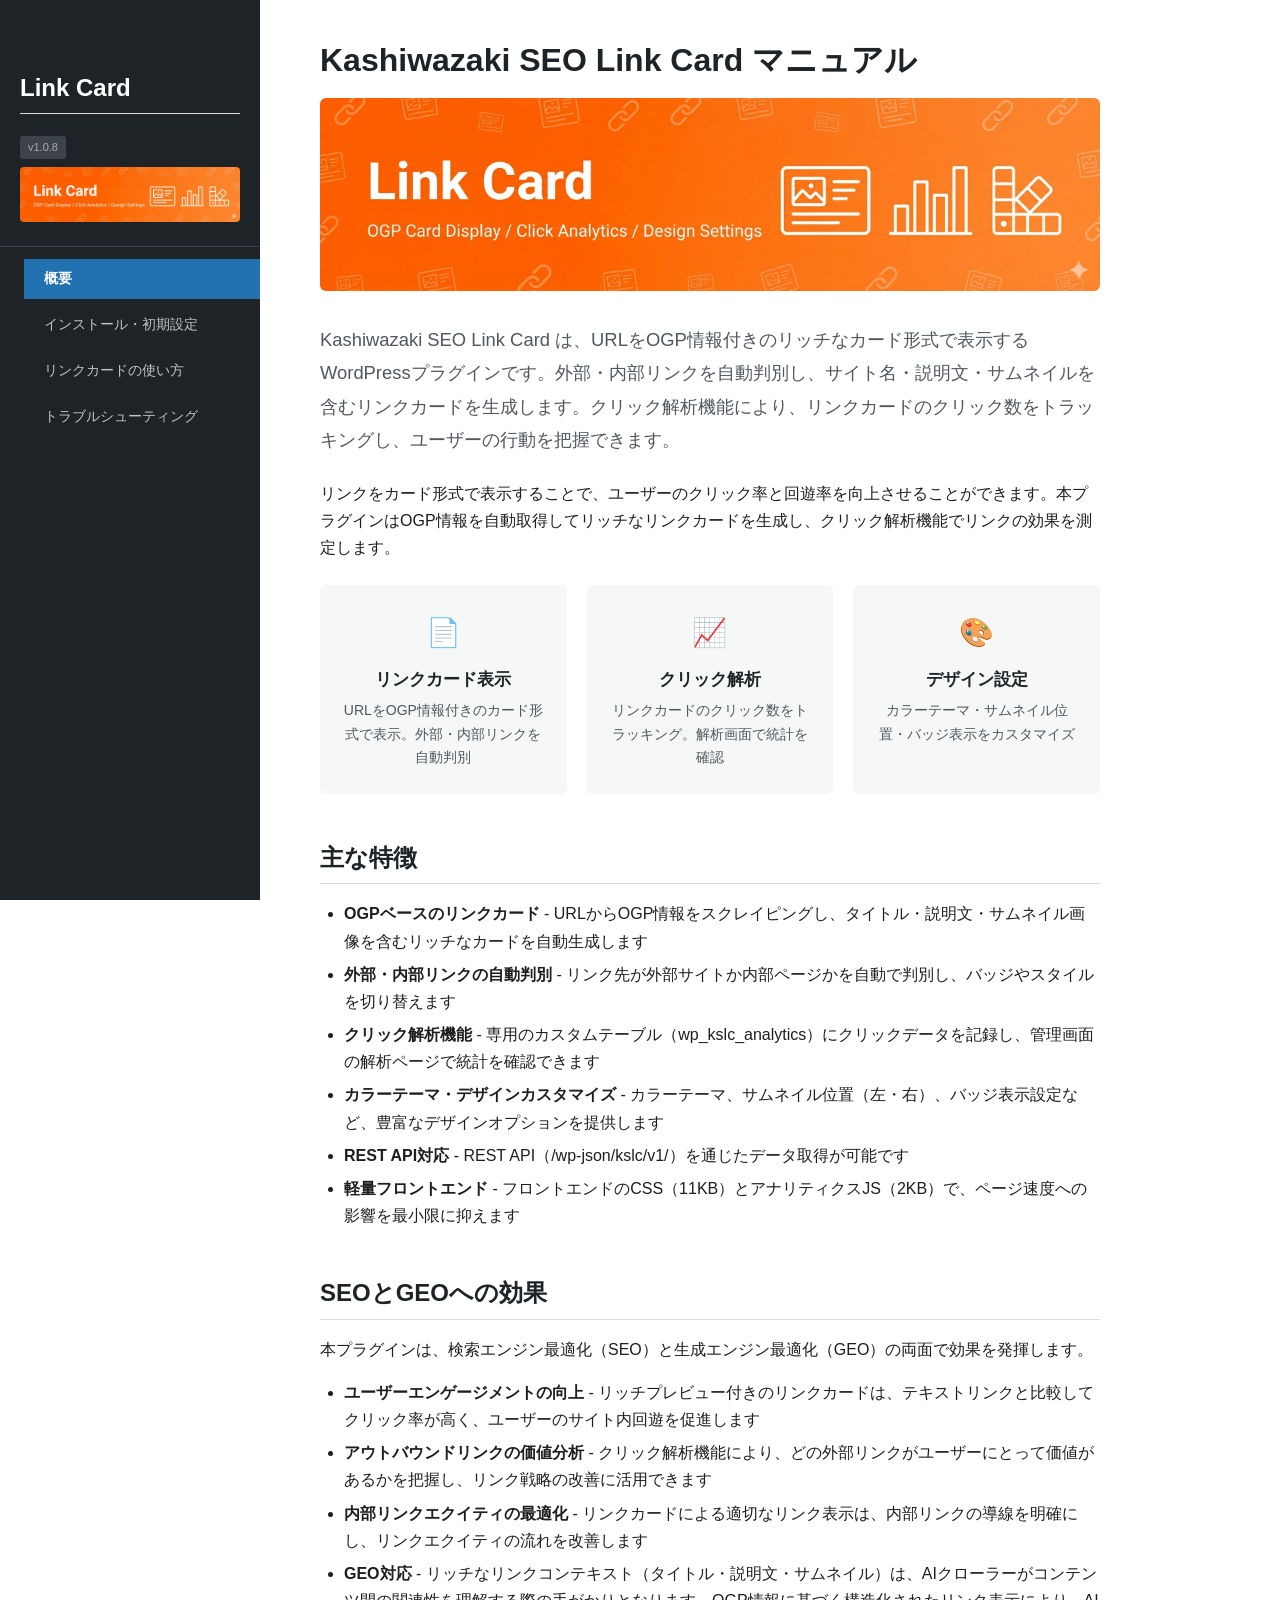
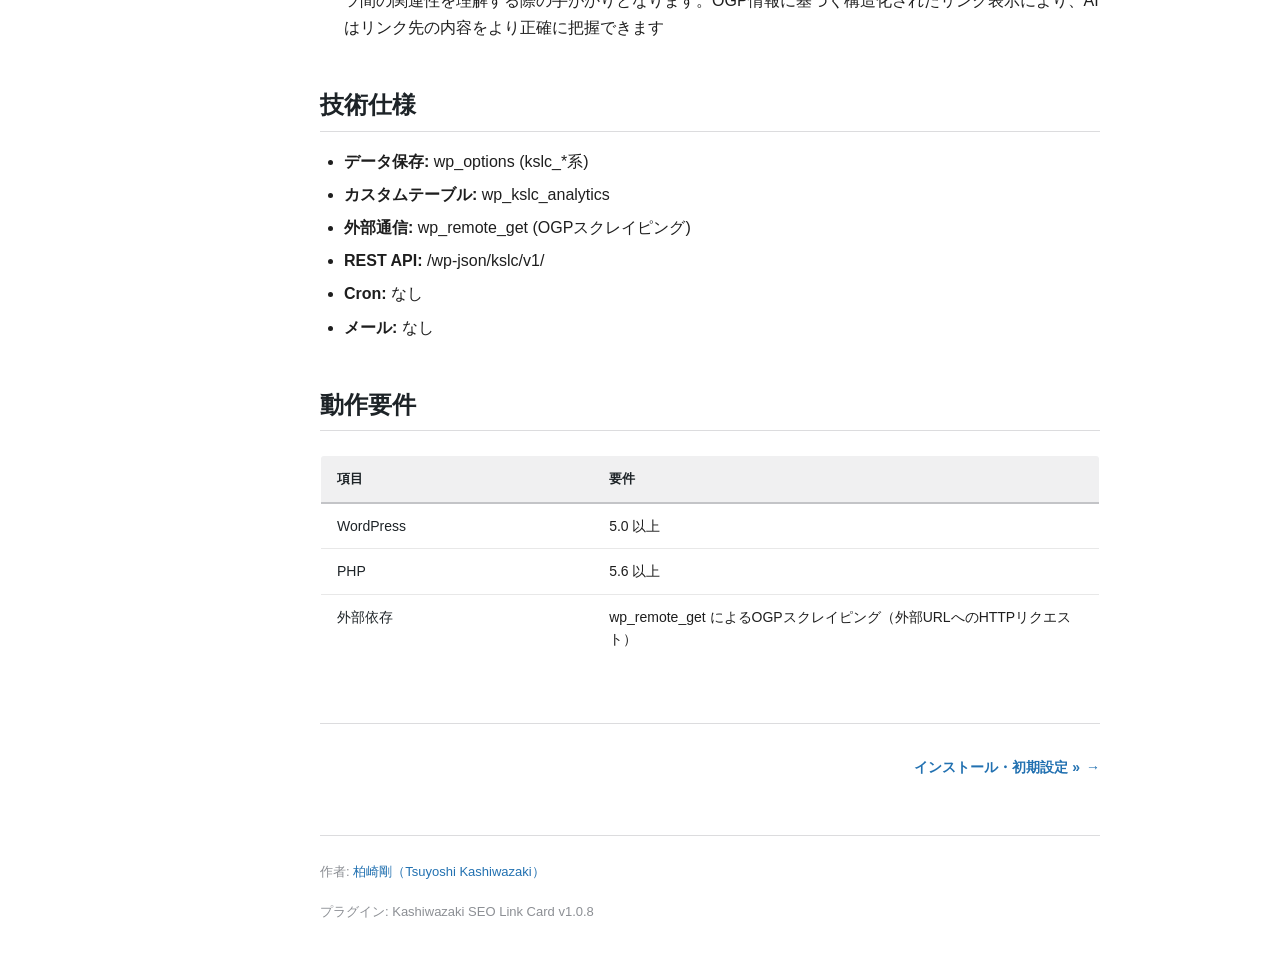
==== docs/index.html @ 30baf47b "Add HTML manual under docs/ Co-Authored-By: Claude Opus 4.6 (1M context) <noreply@anthropic.com>" ====
<!DOCTYPE html>
<html lang="ja">
<head>
<meta charset="UTF-8">
<meta name="viewport" content="width=device-width, initial-scale=1.0">
<title>概要 - Kashiwazaki SEO Link Card マニュアル</title>
<link rel="stylesheet" href="css/style.css?v=1">
</head>
<body>

<button class="hamburger-btn" aria-label="Menu" aria-expanded="false">&#9776;</button>

<nav class="sidebar">
<div class="sidebar-header"><h2 style="color:#fff;">Link Card</h2><span class="version">v1.0.8</span><img src="images/main-visual.png" alt="" style="width:100%;border-radius:4px;margin-top:8px;"></div>
<ul><li><a href="index.html">概要</a></li><li><a href="setup.html">インストール・初期設定</a></li><li><a href="link-card-usage.html">リンクカードの使い方</a></li><li><a href="troubleshooting.html">トラブルシューティング</a></li></ul>
</nav>

<main class="content">

<h1>Kashiwazaki SEO Link Card マニュアル</h1>

<img src="images/main-visual.png" alt="Kashiwazaki SEO Link Card メインビジュアル" style="width:100%;border-radius:6px;margin-bottom:24px;">

<p class="lead">Kashiwazaki SEO Link Card は、URLをOGP情報付きのリッチなカード形式で表示するWordPressプラグインです。外部・内部リンクを自動判別し、サイト名・説明文・サムネイルを含むリンクカードを生成します。クリック解析機能により、リンクカードのクリック数をトラッキングし、ユーザーの行動を把握できます。</p>

<p>リンクをカード形式で表示することで、ユーザーのクリック率と回遊率を向上させることができます。本プラグインはOGP情報を自動取得してリッチなリンクカードを生成し、クリック解析機能でリンクの効果を測定します。</p>

<div class="feature-cards">
<div class="feature-card">
<span class="icon">&#128196;</span>
<h4>リンクカード表示</h4>
<p>URLをOGP情報付きのカード形式で表示。外部・内部リンクを自動判別</p>
</div>
<div class="feature-card">
<span class="icon">&#128200;</span>
<h4>クリック解析</h4>
<p>リンクカードのクリック数をトラッキング。解析画面で統計を確認</p>
</div>
<div class="feature-card">
<span class="icon">&#127912;</span>
<h4>デザイン設定</h4>
<p>カラーテーマ・サムネイル位置・バッジ表示をカスタマイズ</p>
</div>
</div>

<h2>主な特徴</h2>

<ul>
<li><strong>OGPベースのリンクカード</strong> - URLからOGP情報をスクレイピングし、タイトル・説明文・サムネイル画像を含むリッチなカードを自動生成します</li>
<li><strong>外部・内部リンクの自動判別</strong> - リンク先が外部サイトか内部ページかを自動で判別し、バッジやスタイルを切り替えます</li>
<li><strong>クリック解析機能</strong> - 専用のカスタムテーブル（wp_kslc_analytics）にクリックデータを記録し、管理画面の解析ページで統計を確認できます</li>
<li><strong>カラーテーマ・デザインカスタマイズ</strong> - カラーテーマ、サムネイル位置（左・右）、バッジ表示設定など、豊富なデザインオプションを提供します</li>
<li><strong>REST API対応</strong> - REST API（/wp-json/kslc/v1/）を通じたデータ取得が可能です</li>
<li><strong>軽量フロントエンド</strong> - フロントエンドのCSS（11KB）とアナリティクスJS（2KB）で、ページ速度への影響を最小限に抑えます</li>
</ul>

<h2>SEOとGEOへの効果</h2>

<p>本プラグインは、検索エンジン最適化（SEO）と生成エンジン最適化（GEO）の両面で効果を発揮します。</p>

<ul>
<li><strong>ユーザーエンゲージメントの向上</strong> - リッチプレビュー付きのリンクカードは、テキストリンクと比較してクリック率が高く、ユーザーのサイト内回遊を促進します</li>
<li><strong>アウトバウンドリンクの価値分析</strong> - クリック解析機能により、どの外部リンクがユーザーにとって価値があるかを把握し、リンク戦略の改善に活用できます</li>
<li><strong>内部リンクエクイティの最適化</strong> - リンクカードによる適切なリンク表示は、内部リンクの導線を明確にし、リンクエクイティの流れを改善します</li>
<li><strong>GEO対応</strong> - リッチなリンクコンテキスト（タイトル・説明文・サムネイル）は、AIクローラーがコンテンツ間の関連性を理解する際の手がかりとなります。OGP情報に基づく構造化されたリンク表示により、AIはリンク先の内容をより正確に把握できます</li>
</ul>

<h2>技術仕様</h2>

<ul>
<li><strong>データ保存:</strong> wp_options (kslc_*系)</li>
<li><strong>カスタムテーブル:</strong> wp_kslc_analytics</li>
<li><strong>外部通信:</strong> wp_remote_get (OGPスクレイピング)</li>
<li><strong>REST API:</strong> /wp-json/kslc/v1/</li>
<li><strong>Cron:</strong> なし</li>
<li><strong>メール:</strong> なし</li>
</ul>

<h2>動作要件</h2>

<table>
<thead>
<tr><th style="width:35%;">項目</th><th>要件</th></tr>
</thead>
<tbody>
<tr><td>WordPress</td><td>5.0 以上</td></tr>
<tr><td>PHP</td><td>5.6 以上</td></tr>
<tr><td>外部依存</td><td>wp_remote_get によるOGPスクレイピング（外部URLへのHTTPリクエスト）</td></tr>
</tbody>
</table>

<nav class="page-nav">
<span></span>
<a href="setup.html" class="next">インストール・初期設定 &raquo;</a>
</nav>

<footer class="manual-footer"><p>作者: <a href="https://www.tsuyoshikashiwazaki.jp/profile/" target="_blank" rel="noopener">柏崎剛（Tsuyoshi Kashiwazaki）</a></p><p>プラグイン: Kashiwazaki SEO Link Card v1.0.8</p></footer>

</main>

<div class="lightbox"></div>
<script src="js/manual.js?v=1"></script>
</body>
</html>
---- docs/css/style.css ----
/* ========================================
   WordPress Plugin Manual - Common Stylesheet
   ======================================== */

/* ========================================
   1. Base / Reset
   ======================================== */

*,
*::before,
*::after {
    margin: 0;
    padding: 0;
    box-sizing: border-box;
}

html {
    font-size: 16px;
    scroll-behavior: smooth;
}

body {
    font-family: -apple-system, BlinkMacSystemFont, "Segoe UI", Roboto, Oxygen,
        Ubuntu, Cantarell, "Fira Sans", "Droid Sans", "Helvetica Neue", Arial,
        sans-serif;
    color: #1e1e1e;
    background: #fff;
    line-height: 1.7;
}

img {
    max-width: 100%;
    height: auto;
}

a {
    color: #2271b1;
    text-decoration: none;
}

a:hover {
    color: #135e96;
    text-decoration: underline;
}

/* ========================================
   2. Sidebar
   ======================================== */

.sidebar {
    position: fixed;
    top: 0;
    left: 0;
    width: 260px;
    height: 100vh;
    background: #1d2327;
    color: #fff;
    overflow-y: auto;
    z-index: 100;
    padding-bottom: 40px;
}

.sidebar-header {
    padding: 24px 20px 16px;
    border-bottom: 1px solid #3c434a;
}

.sidebar-header h1 {
    font-size: 15px;
    font-weight: 600;
    line-height: 1.4;
    color: #fff;
}

.sidebar-header .version {
    display: inline-block;
    margin-top: 6px;
    font-size: 11px;
    color: #a7aaad;
    background: #3c434a;
    padding: 2px 8px;
    border-radius: 3px;
}

.sidebar ul {
    list-style: none;
    padding: 12px 0;
}

.sidebar ul li a {
    display: block;
    padding: 8px 20px;
    color: #c3c4c7;
    font-size: 14px;
    transition: background 0.15s, color 0.15s;
}

.sidebar ul li a:hover {
    background: #2c3338;
    color: #fff;
    text-decoration: none;
}

.sidebar ul li.active a {
    background: #2271b1;
    color: #fff;
    font-weight: 600;
}

.sidebar ul li.section-label {
    padding: 18px 20px 4px;
    font-size: 11px;
    font-weight: 700;
    text-transform: uppercase;
    letter-spacing: 0.06em;
    color: #8c8f94;
}

/* ========================================
   3. Main Content
   ======================================== */

.content {
    margin-left: 260px;
    max-width: 900px;
    padding: 40px 60px;
}

/* ========================================
   4. Typography
   ======================================== */

h1, h2, h3, h4, h5, h6 {
    color: #1d2327;
    font-weight: 600;
    line-height: 1.3;
}

h1 {
    font-size: 2rem;
    margin-bottom: 16px;
}

h2 {
    font-size: 1.5rem;
    margin-top: 48px;
    margin-bottom: 16px;
    padding-bottom: 10px;
    border-bottom: 1px solid #dcdcde;
}

h3 {
    font-size: 1.2rem;
    margin-top: 32px;
    margin-bottom: 12px;
}

h4 {
    font-size: 1.05rem;
    margin-top: 24px;
    margin-bottom: 8px;
}

p {
    margin-bottom: 16px;
}

.lead {
    font-size: 1.15rem;
    color: #50575e;
    line-height: 1.8;
    margin-bottom: 24px;
}

/* ========================================
   5. Steps
   ======================================== */

.step {
    display: flex;
    gap: 16px;
    margin-bottom: 24px;
    align-items: flex-start;
}

.step-number {
    flex-shrink: 0;
    width: 36px;
    height: 36px;
    background: #2271b1;
    color: #fff;
    border-radius: 50%;
    display: flex;
    align-items: center;
    justify-content: center;
    font-size: 16px;
    font-weight: 700;
    line-height: 1;
}

.step-content {
    flex: 1;
    padding-top: 4px;
}

.step-content p:last-child {
    margin-bottom: 0;
}

/* ========================================
   6. Callout Boxes
   ======================================== */

.callout {
    padding: 16px 20px;
    margin: 24px 0;
    border-left: 4px solid;
    border-radius: 0 4px 4px 0;
}

.callout-title {
    font-weight: 700;
    margin-bottom: 6px;
}

.callout p:last-child {
    margin-bottom: 0;
}

.callout-tip {
    border-left-color: #46b450;
    background: #f0f9f1;
}

.callout-tip .callout-title {
    color: #2e7d32;
}

.callout-warning {
    border-left-color: #ffb900;
    background: #fef8e7;
}

.callout-warning .callout-title {
    color: #8b6914;
}

.callout-note {
    border-left-color: #2271b1;
    background: #edf5fa;
}

.callout-note .callout-title {
    color: #2271b1;
}

/* ========================================
   7. Screenshots
   ======================================== */

.screenshot {
    margin: 24px 0;
    text-align: center;
}

.screenshot img {
    max-width: 100%;
    border: 1px solid #dcdcde;
    border-radius: 6px;
    cursor: zoom-in;
}

.screenshot figcaption,
.screenshot .caption {
    font-size: 13px;
    color: #646970;
    margin-top: 8px;
    font-style: italic;
}

/* ========================================
   8. Infographic Images
   ======================================== */

.infographic {
    margin: 32px 0;
    text-align: center;
}

.infographic img {
    max-width: 100%;
    display: inline-block;
}

.infographic figcaption,
.infographic .caption {
    font-size: 13px;
    color: #646970;
    margin-top: 8px;
}

/* ========================================
   9. Feature Cards
   ======================================== */

.feature-cards {
    display: grid;
    grid-template-columns: repeat(3, 1fr);
    gap: 20px;
    margin: 24px 0;
}

.feature-card {
    background: #f6f7f7;
    border-radius: 6px;
    padding: 24px 20px;
    text-align: center;
}

.feature-card h4 {
    margin-top: 0;
    margin-bottom: 8px;
}

.feature-card p {
    font-size: 14px;
    color: #50575e;
    margin-bottom: 0;
}

.feature-card .icon {
    font-size: 28px;
    margin-bottom: 12px;
    display: block;
}

/* ========================================
   10. Tables (widefat style)
   ======================================== */

table,
table.widefat {
    width: 100%;
    border-collapse: collapse;
    margin: 24px 0;
    font-size: 14px;
    border: 1px solid #dcdcde;
    border-radius: 4px;
    overflow: hidden;
}

table thead th,
table.widefat thead th {
    background: #f0f0f1;
    text-align: left;
    padding: 12px 16px;
    font-weight: 600;
    font-size: 13px;
    color: #1d2327;
    border-bottom: 2px solid #c3c4c7;
    letter-spacing: 0.02em;
}

table tbody td,
table.widefat tbody td {
    padding: 11px 16px;
    border-bottom: 1px solid #e8e8e8;
    vertical-align: top;
    line-height: 1.6;
}

table tbody tr:hover,
table.widefat tbody tr:hover {
    background: #f6f7f7;
}

table tbody tr:last-child td,
table.widefat tbody tr:last-child td {
    border-bottom: none;
}

table tbody td:first-child {
    font-weight: 500;
    color: #1d2327;
}

/* ========================================
   11. HTTP Status Color Coding
   ======================================== */

.http-2xx {
    color: #00a32a;
    font-weight: 600;
}

.http-3xx {
    color: #2271b1;
    font-weight: 600;
}

.http-4xx {
    color: #dba617;
    font-weight: 600;
}

.http-5xx {
    color: #d63638;
    font-weight: 600;
}

/* ========================================
   12. Status Badges
   ======================================== */

.status-badge {
    display: inline-block;
    padding: 2px 10px;
    border-radius: 12px;
    font-size: 12px;
    font-weight: 600;
    line-height: 1.6;
    white-space: nowrap;
}

.status-ok {
    background: #edfaef;
    color: #00a32a;
}

.status-warning {
    background: #fef8e7;
    color: #996800;
}

.status-error {
    background: #fcf0f1;
    color: #d63638;
}

/* ========================================
   13. Lightbox Overlay
   ======================================== */

.lightbox {
    display: none;
    position: fixed;
    inset: 0;
    z-index: 9999;
    background: rgba(0, 0, 0, 0.85);
    align-items: center;
    justify-content: center;
    cursor: zoom-out;
}

.lightbox.active {
    display: flex;
}

.lightbox img {
    max-width: 90vw;
    max-height: 90vh;
    border-radius: 4px;
    box-shadow: 0 4px 30px rgba(0, 0, 0, 0.4);
}

.lightbox-close {
    position: absolute;
    top: 20px;
    right: 28px;
    background: none;
    border: none;
    color: #fff;
    font-size: 36px;
    cursor: pointer;
    line-height: 1;
    opacity: 0.8;
    transition: opacity 0.15s;
}

.lightbox-close:hover {
    opacity: 1;
}

/* ========================================
   14. Page Navigation
   ======================================== */

.page-nav {
    display: flex;
    justify-content: space-between;
    margin-top: 60px;
    padding-top: 24px;
    border-top: 1px solid #dcdcde;
}

.page-nav a {
    display: inline-flex;
    align-items: center;
    gap: 6px;
    font-size: 14px;
    font-weight: 600;
    color: #2271b1;
    padding: 8px 0;
}

.page-nav a:hover {
    color: #135e96;
    text-decoration: none;
}

.page-nav .prev::before {
    content: "\2190";
}

.page-nav .next::after {
    content: "\2192";
}

/* ========================================
   15. Manual Footer
   ======================================== */

.manual-footer {
    margin-top: 48px;
    padding: 24px 0 0;
    border-top: 1px solid #dcdcde;
    font-size: 13px;
    color: #8c8f94;
    line-height: 1.8;
}

.manual-footer a {
    color: #2271b1;
}

.manual-footer a:hover {
    color: #135e96;
}

/* ========================================
   16. Code Blocks
   ======================================== */

code {
    background: #f0f0f1;
    padding: 2px 6px;
    border-radius: 3px;
    font-size: 13px;
    font-family: Menlo, Consolas, "DejaVu Sans Mono", monospace;
    color: #1d2327;
}

pre {
    background: #2c3338;
    color: #e4e6e8;
    padding: 20px 24px;
    border-radius: 6px;
    overflow-x: auto;
    margin: 24px 0;
    font-size: 13px;
    line-height: 1.6;
}

pre code {
    background: none;
    padding: 0;
    border-radius: 0;
    color: inherit;
    font-size: inherit;
}

/* ========================================
   17. Lists
   ======================================== */

ul, ol {
    margin: 0 0 16px 24px;
}

li {
    margin-bottom: 6px;
}

/* ========================================
   18. Hamburger Menu Button
   ======================================== */

.hamburger-btn {
    display: none;
    position: fixed;
    top: 12px;
    left: 12px;
    z-index: 200;
    background: #1d2327;
    border: none;
    color: #fff;
    width: 40px;
    height: 40px;
    border-radius: 4px;
    cursor: pointer;
    font-size: 22px;
    align-items: center;
    justify-content: center;
    line-height: 1;
}

/* ========================================
   19. Responsive (max-width: 768px)
   ======================================== */

@media (max-width: 768px) {
    .sidebar {
        transform: translateX(-100%);
        transition: transform 0.25s ease;
    }

    .sidebar.open {
        transform: translateX(0);
    }

    .content {
        margin-left: 0;
        padding: 60px 20px 40px;
    }

    .hamburger-btn {
        display: flex;
    }

    .feature-cards {
        grid-template-columns: 1fr;
    }

    .page-nav {
        flex-direction: column;
        gap: 12px;
    }

    table.widefat {
        font-size: 13px;
    }

    table.widefat thead th,
    table.widefat tbody td {
        padding: 8px 10px;
    }

    h1 {
        font-size: 1.6rem;
    }

    h2 {
        font-size: 1.3rem;
    }
}
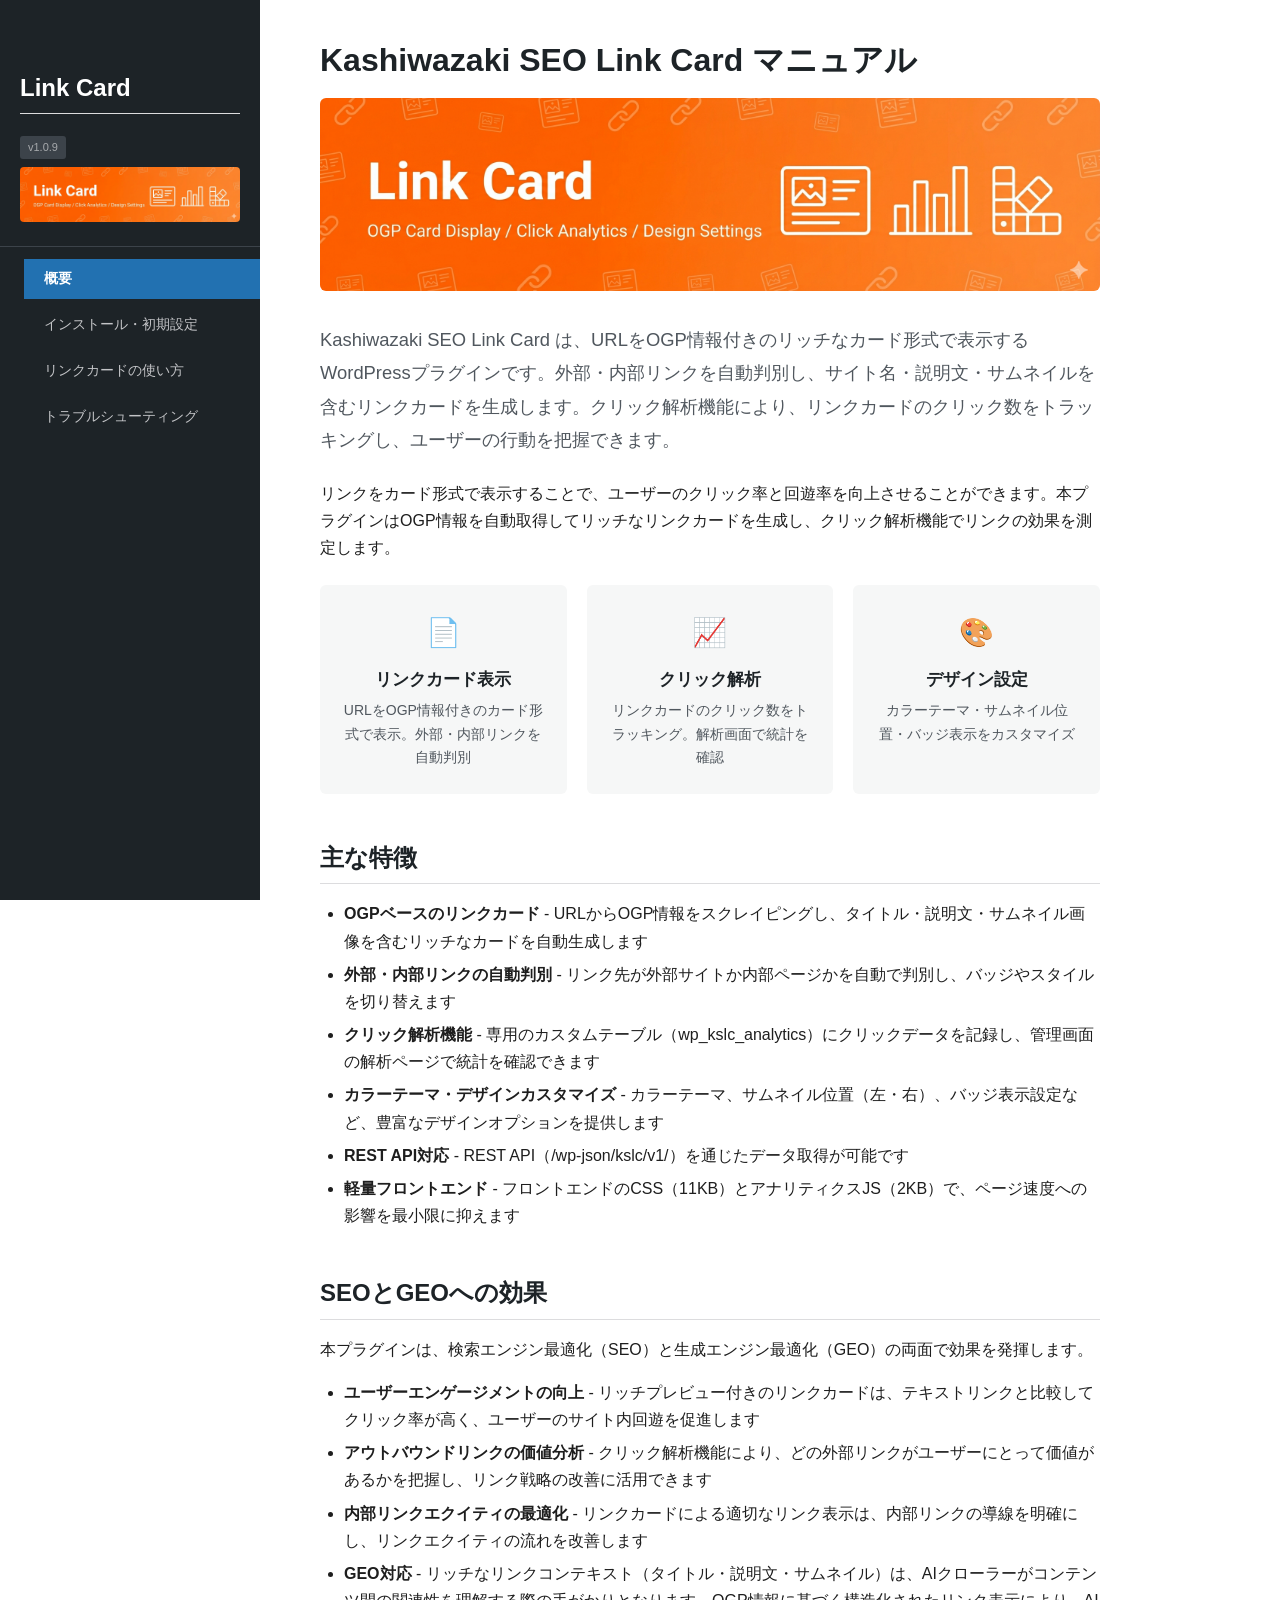
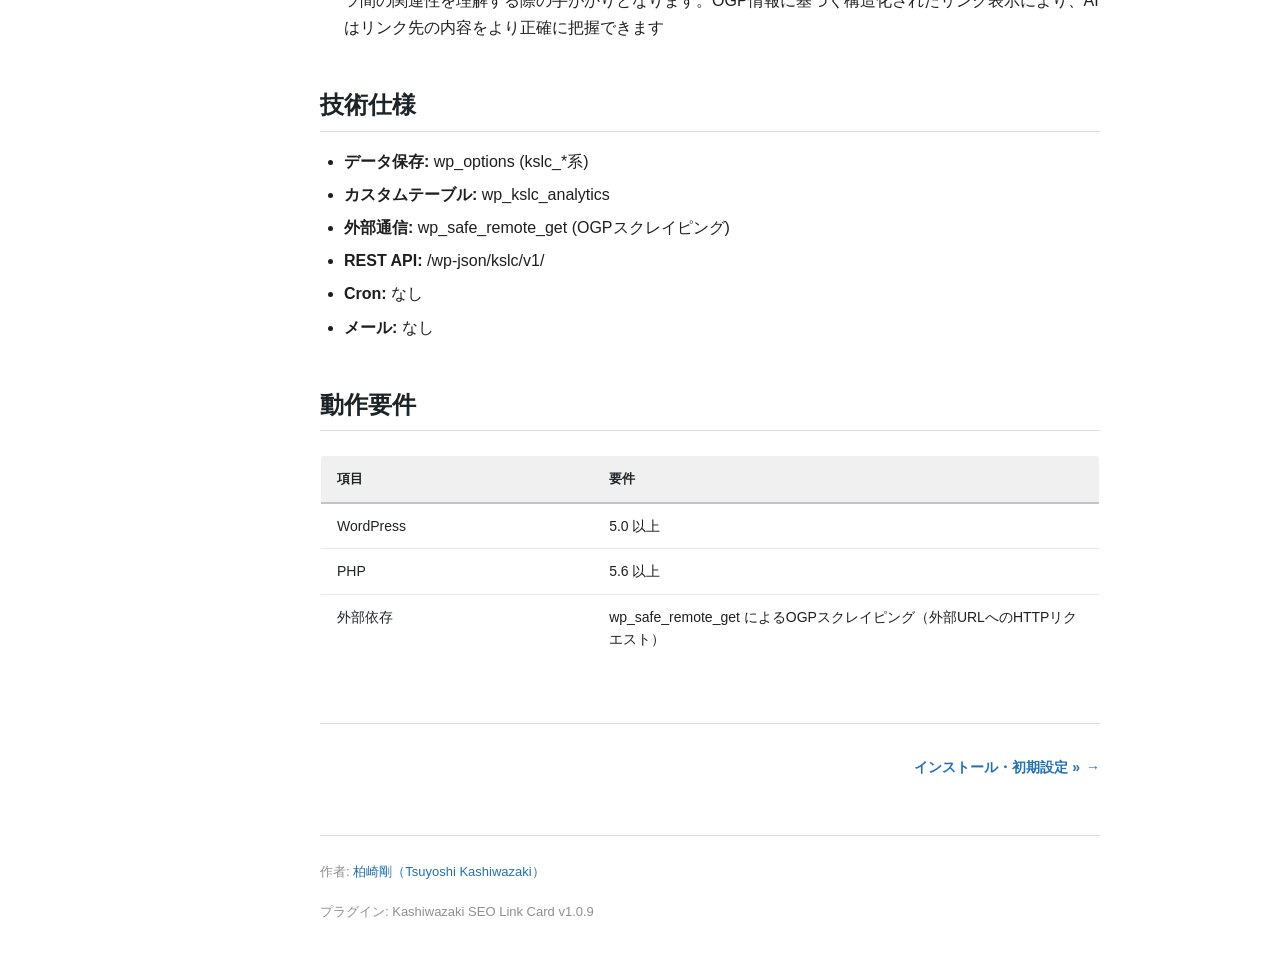
==== commit 2df71903: "Update to v1.0.9 - Fix relative image URL resolution (RFC 3986): directory-style base URLs and short" ====
--- a/docs/index.html
+++ b/docs/index.html
@@ -11,7 +11,7 @@
 <button class="hamburger-btn" aria-label="Menu" aria-expanded="false">&#9776;</button>
 
 <nav class="sidebar">
-<div class="sidebar-header"><h2 style="color:#fff;">Link Card</h2><span class="version">v1.0.8</span><img src="images/main-visual.png" alt="" style="width:100%;border-radius:4px;margin-top:8px;"></div>
+<div class="sidebar-header"><h2 style="color:#fff;">Link Card</h2><span class="version">v1.0.9</span><img src="images/main-visual.png" alt="" style="width:100%;border-radius:4px;margin-top:8px;"></div>
 <ul><li><a href="index.html">概要</a></li><li><a href="setup.html">インストール・初期設定</a></li><li><a href="link-card-usage.html">リンクカードの使い方</a></li><li><a href="troubleshooting.html">トラブルシューティング</a></li></ul>
 </nav>
 
@@ -70,7 +70,7 @@
 <ul>
 <li><strong>データ保存:</strong> wp_options (kslc_*系)</li>
 <li><strong>カスタムテーブル:</strong> wp_kslc_analytics</li>
-<li><strong>外部通信:</strong> wp_remote_get (OGPスクレイピング)</li>
+<li><strong>外部通信:</strong> wp_safe_remote_get (OGPスクレイピング)</li>
 <li><strong>REST API:</strong> /wp-json/kslc/v1/</li>
 <li><strong>Cron:</strong> なし</li>
 <li><strong>メール:</strong> なし</li>
@@ -85,7 +85,7 @@
 <tbody>
 <tr><td>WordPress</td><td>5.0 以上</td></tr>
 <tr><td>PHP</td><td>5.6 以上</td></tr>
-<tr><td>外部依存</td><td>wp_remote_get によるOGPスクレイピング（外部URLへのHTTPリクエスト）</td></tr>
+<tr><td>外部依存</td><td>wp_safe_remote_get によるOGPスクレイピング（外部URLへのHTTPリクエスト）</td></tr>
 </tbody>
 </table>
 
@@ -94,7 +94,7 @@
 <a href="setup.html" class="next">インストール・初期設定 &raquo;</a>
 </nav>
 
-<footer class="manual-footer"><p>作者: <a href="https://www.tsuyoshikashiwazaki.jp/profile/" target="_blank" rel="noopener">柏崎剛（Tsuyoshi Kashiwazaki）</a></p><p>プラグイン: Kashiwazaki SEO Link Card v1.0.8</p></footer>
+<footer class="manual-footer"><p>作者: <a href="https://www.tsuyoshikashiwazaki.jp/profile/" target="_blank" rel="noopener">柏崎剛（Tsuyoshi Kashiwazaki）</a></p><p>プラグイン: Kashiwazaki SEO Link Card v1.0.9</p></footer>
 
 </main>
 
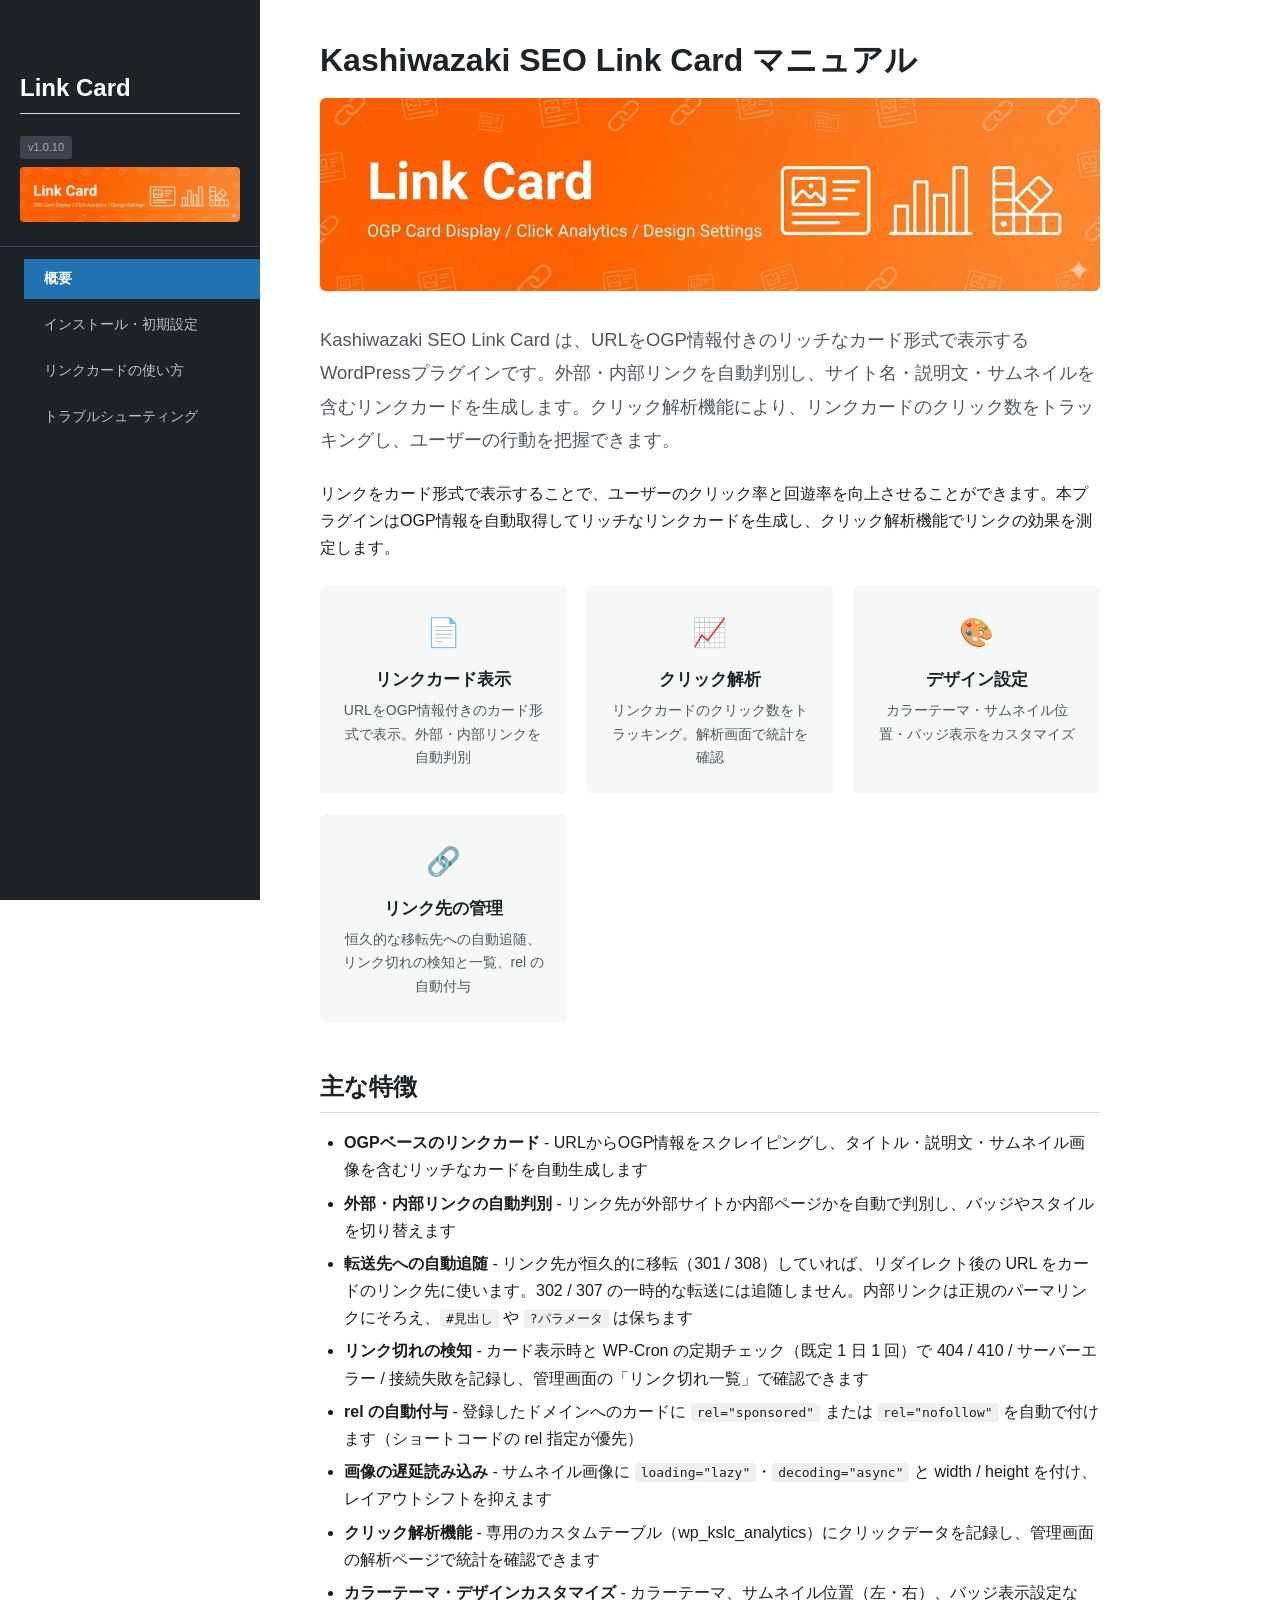
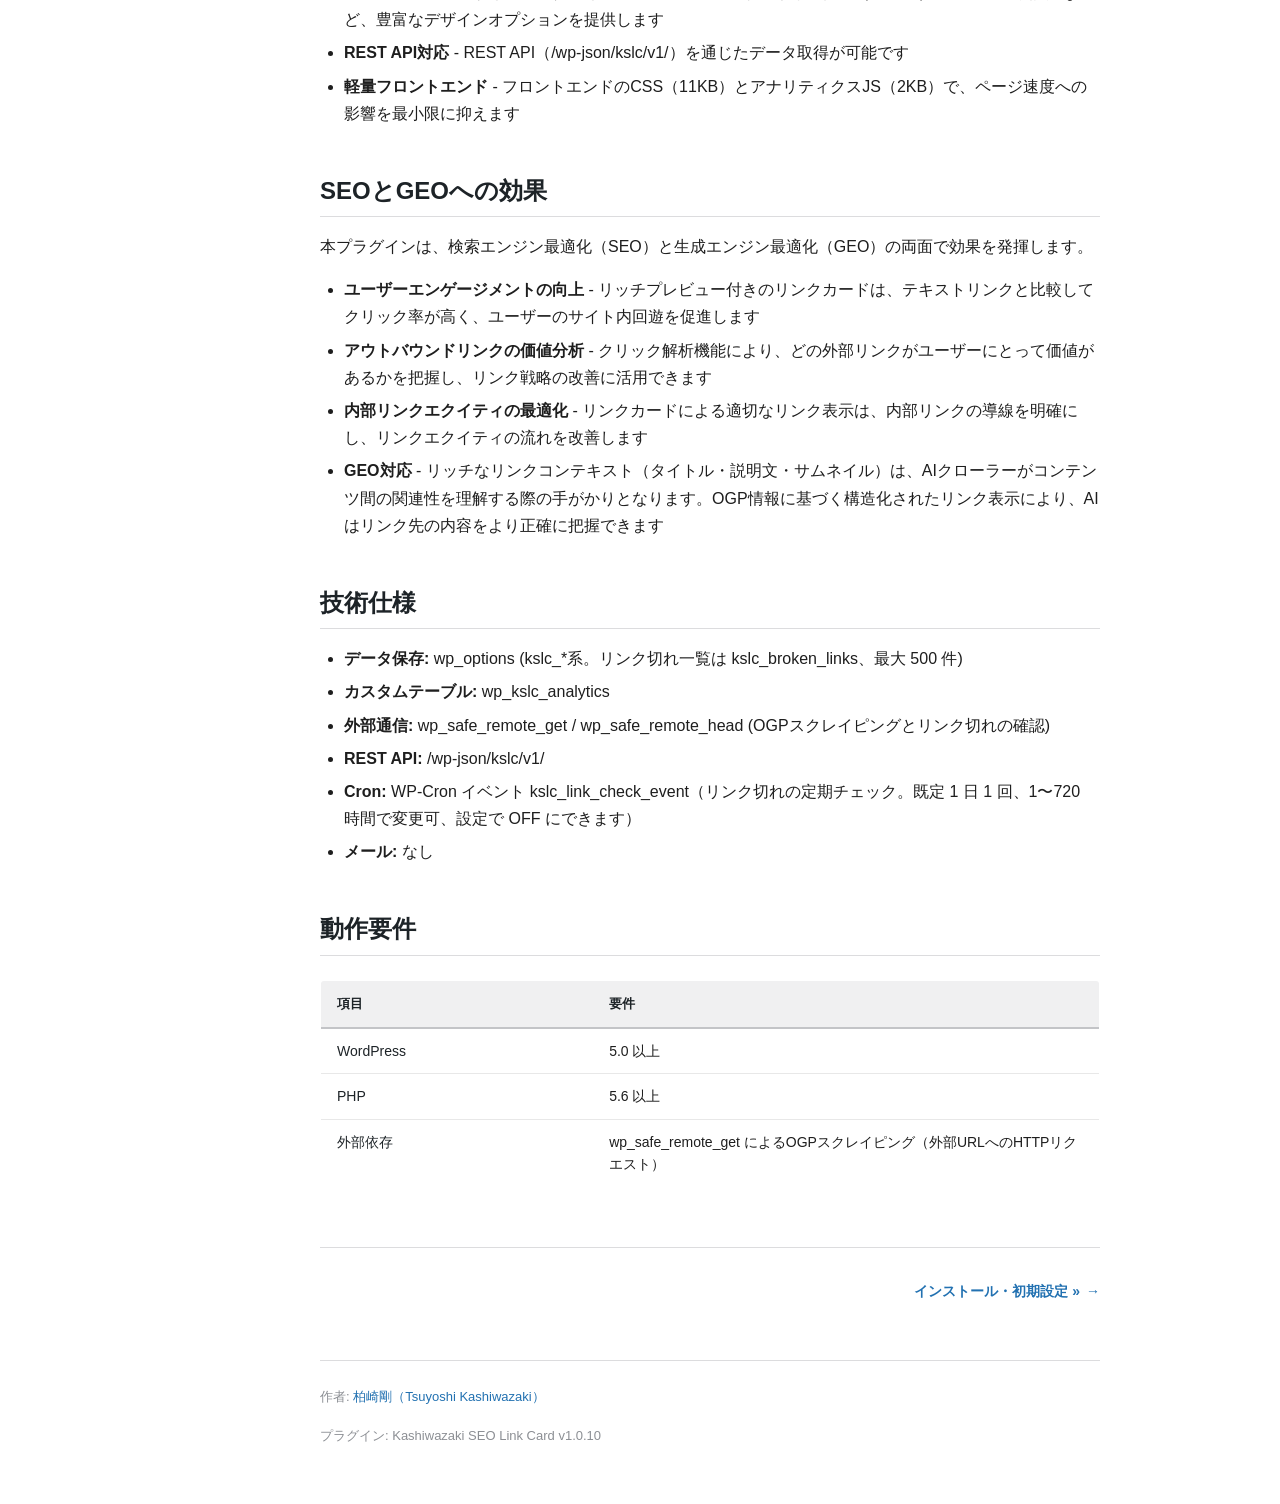
==== commit b7f29467: "Update to v1.0.10 - 転送先への自動追随: 301 / 308 の恒久的な移転だけリダイレクト後の URL を href と cite に使う (302 / 307 の一時的な転送に" ====
--- a/docs/index.html
+++ b/docs/index.html
@@ -11,7 +11,7 @@
 <button class="hamburger-btn" aria-label="Menu" aria-expanded="false">&#9776;</button>
 
 <nav class="sidebar">
-<div class="sidebar-header"><h2 style="color:#fff;">Link Card</h2><span class="version">v1.0.9</span><img src="images/main-visual.png" alt="" style="width:100%;border-radius:4px;margin-top:8px;"></div>
+<div class="sidebar-header"><h2 style="color:#fff;">Link Card</h2><span class="version">v1.0.10</span><img src="images/main-visual.png" alt="" style="width:100%;border-radius:4px;margin-top:8px;"></div>
 <ul><li><a href="index.html">概要</a></li><li><a href="setup.html">インストール・初期設定</a></li><li><a href="link-card-usage.html">リンクカードの使い方</a></li><li><a href="troubleshooting.html">トラブルシューティング</a></li></ul>
 </nav>
 
@@ -41,6 +41,11 @@
 <h4>デザイン設定</h4>
 <p>カラーテーマ・サムネイル位置・バッジ表示をカスタマイズ</p>
 </div>
+<div class="feature-card">
+<span class="icon">&#128279;</span>
+<h4>リンク先の管理</h4>
+<p>恒久的な移転先への自動追随、リンク切れの検知と一覧、rel の自動付与</p>
+</div>
 </div>
 
 <h2>主な特徴</h2>
@@ -48,6 +53,10 @@
 <ul>
 <li><strong>OGPベースのリンクカード</strong> - URLからOGP情報をスクレイピングし、タイトル・説明文・サムネイル画像を含むリッチなカードを自動生成します</li>
 <li><strong>外部・内部リンクの自動判別</strong> - リンク先が外部サイトか内部ページかを自動で判別し、バッジやスタイルを切り替えます</li>
+<li><strong>転送先への自動追随</strong> - リンク先が恒久的に移転（301 / 308）していれば、リダイレクト後の URL をカードのリンク先に使います。302 / 307 の一時的な転送には追随しません。内部リンクは正規のパーマリンクにそろえ、<code>#見出し</code> や <code>?パラメータ</code> は保ちます</li>
+<li><strong>リンク切れの検知</strong> - カード表示時と WP-Cron の定期チェック（既定 1 日 1 回）で 404 / 410 / サーバーエラー / 接続失敗を記録し、管理画面の「リンク切れ一覧」で確認できます</li>
+<li><strong>rel の自動付与</strong> - 登録したドメインへのカードに <code>rel="sponsored"</code> または <code>rel="nofollow"</code> を自動で付けます（ショートコードの rel 指定が優先）</li>
+<li><strong>画像の遅延読み込み</strong> - サムネイル画像に <code>loading="lazy"</code>・<code>decoding="async"</code> と width / height を付け、レイアウトシフトを抑えます</li>
 <li><strong>クリック解析機能</strong> - 専用のカスタムテーブル（wp_kslc_analytics）にクリックデータを記録し、管理画面の解析ページで統計を確認できます</li>
 <li><strong>カラーテーマ・デザインカスタマイズ</strong> - カラーテーマ、サムネイル位置（左・右）、バッジ表示設定など、豊富なデザインオプションを提供します</li>
 <li><strong>REST API対応</strong> - REST API（/wp-json/kslc/v1/）を通じたデータ取得が可能です</li>
@@ -68,11 +77,11 @@
 <h2>技術仕様</h2>
 
 <ul>
-<li><strong>データ保存:</strong> wp_options (kslc_*系)</li>
+<li><strong>データ保存:</strong> wp_options (kslc_*系。リンク切れ一覧は kslc_broken_links、最大 500 件)</li>
 <li><strong>カスタムテーブル:</strong> wp_kslc_analytics</li>
-<li><strong>外部通信:</strong> wp_safe_remote_get (OGPスクレイピング)</li>
+<li><strong>外部通信:</strong> wp_safe_remote_get / wp_safe_remote_head (OGPスクレイピングとリンク切れの確認)</li>
 <li><strong>REST API:</strong> /wp-json/kslc/v1/</li>
-<li><strong>Cron:</strong> なし</li>
+<li><strong>Cron:</strong> WP-Cron イベント kslc_link_check_event（リンク切れの定期チェック。既定 1 日 1 回、1〜720 時間で変更可、設定で OFF にできます）</li>
 <li><strong>メール:</strong> なし</li>
 </ul>
 
@@ -94,7 +103,7 @@
 <a href="setup.html" class="next">インストール・初期設定 &raquo;</a>
 </nav>
 
-<footer class="manual-footer"><p>作者: <a href="https://www.tsuyoshikashiwazaki.jp/profile/" target="_blank" rel="noopener">柏崎剛（Tsuyoshi Kashiwazaki）</a></p><p>プラグイン: Kashiwazaki SEO Link Card v1.0.9</p></footer>
+<footer class="manual-footer"><p>作者: <a href="https://www.tsuyoshikashiwazaki.jp/profile/" target="_blank" rel="noopener">柏崎剛（Tsuyoshi Kashiwazaki）</a></p><p>プラグイン: Kashiwazaki SEO Link Card v1.0.10</p></footer>
 
 </main>
 
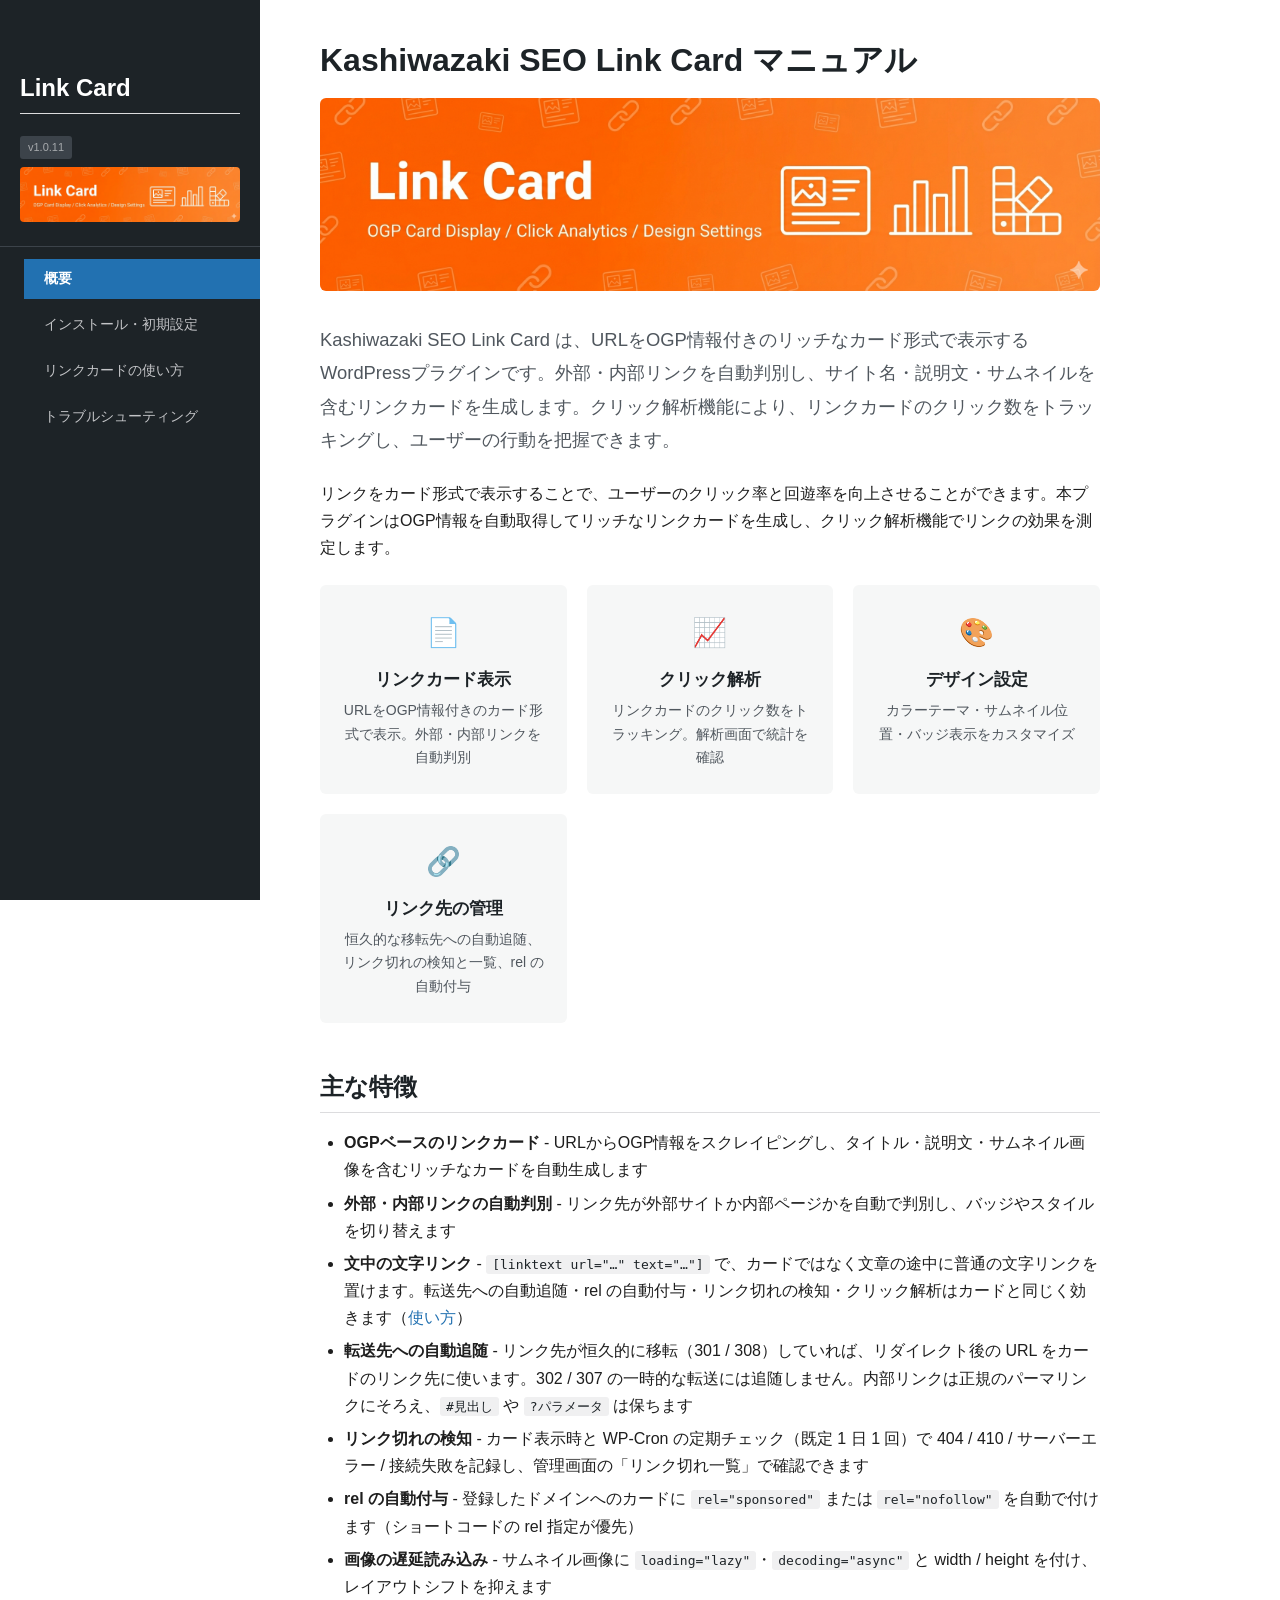
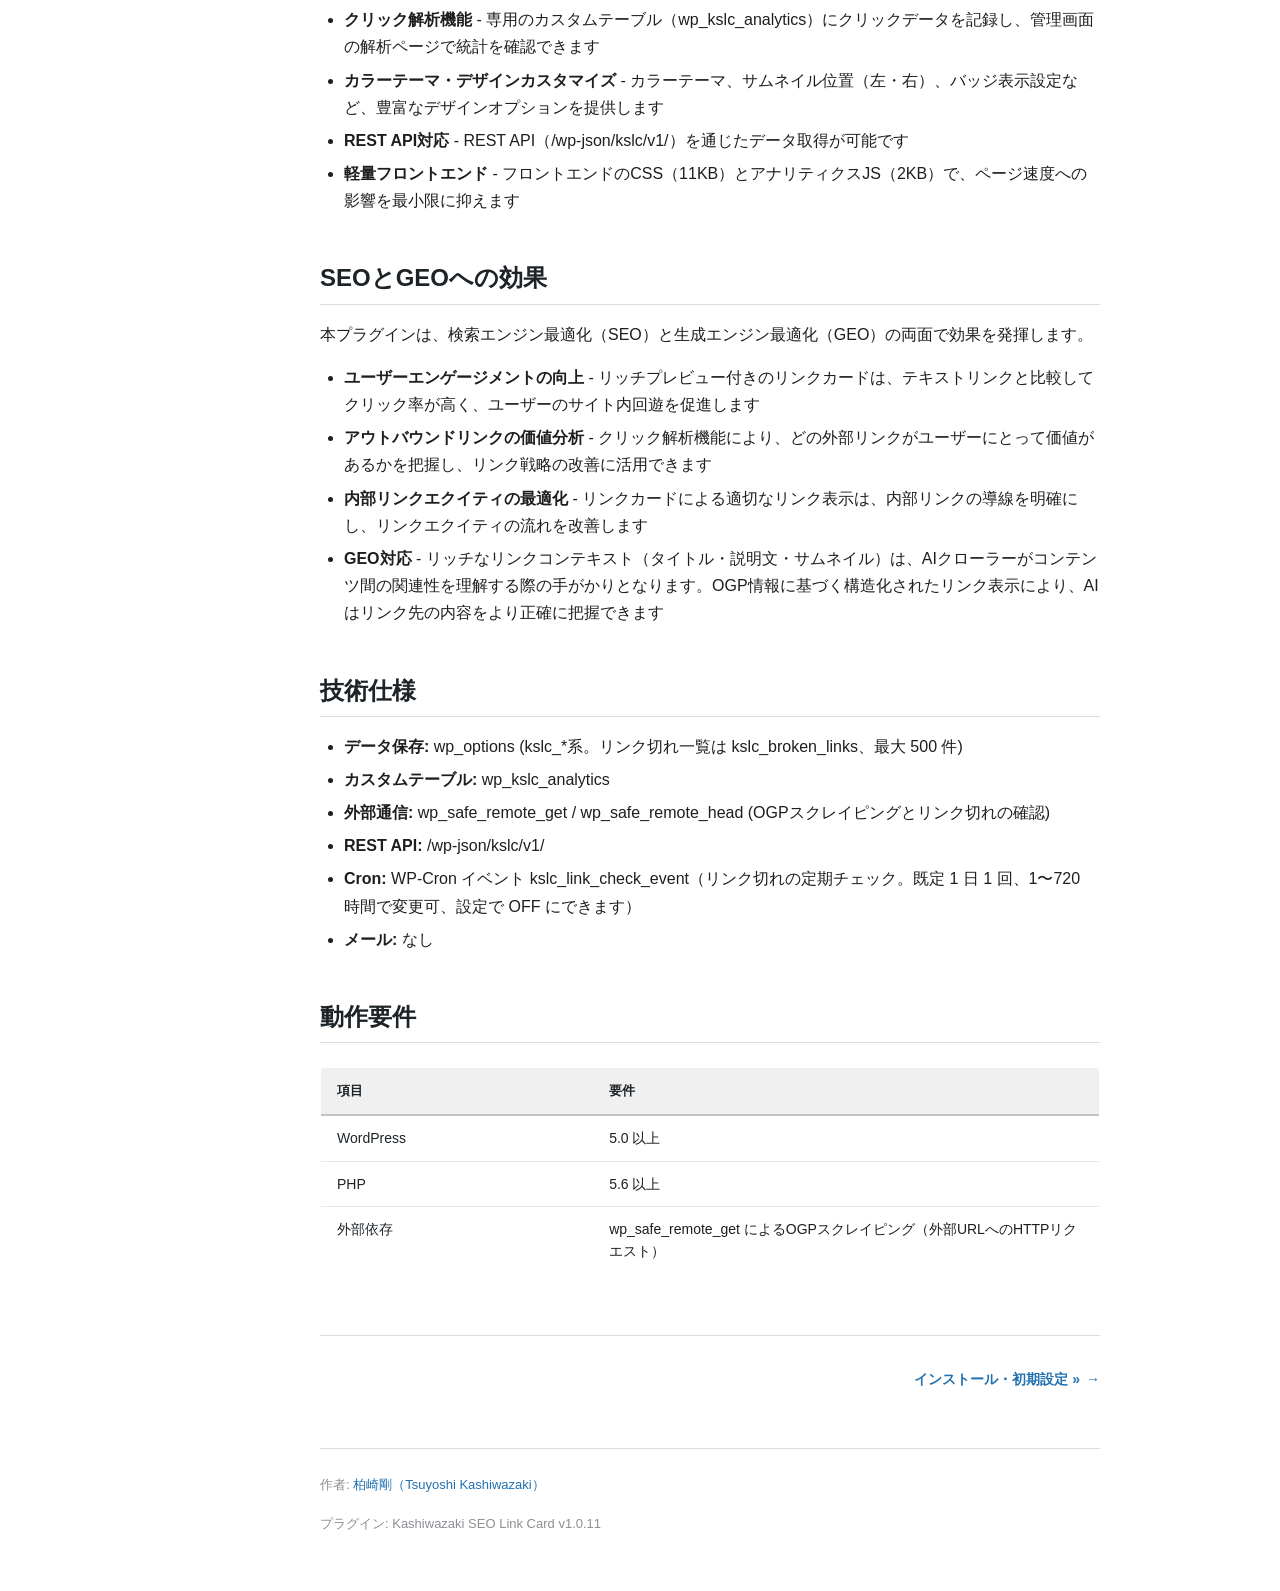
==== commit d090a0f0: "Update to v1.0.11 - 文中の文字リンク [linktext url="…" text="…"]（正式名 [kashiwazaki_seo_link_text]）を追加。段落の中に <" ====
--- a/docs/index.html
+++ b/docs/index.html
@@ -11,7 +11,7 @@
 <button class="hamburger-btn" aria-label="Menu" aria-expanded="false">&#9776;</button>
 
 <nav class="sidebar">
-<div class="sidebar-header"><h2 style="color:#fff;">Link Card</h2><span class="version">v1.0.10</span><img src="images/main-visual.png" alt="" style="width:100%;border-radius:4px;margin-top:8px;"></div>
+<div class="sidebar-header"><h2 style="color:#fff;">Link Card</h2><span class="version">v1.0.11</span><img src="images/main-visual.png" alt="" style="width:100%;border-radius:4px;margin-top:8px;"></div>
 <ul><li><a href="index.html">概要</a></li><li><a href="setup.html">インストール・初期設定</a></li><li><a href="link-card-usage.html">リンクカードの使い方</a></li><li><a href="troubleshooting.html">トラブルシューティング</a></li></ul>
 </nav>
 
@@ -53,6 +53,7 @@
 <ul>
 <li><strong>OGPベースのリンクカード</strong> - URLからOGP情報をスクレイピングし、タイトル・説明文・サムネイル画像を含むリッチなカードを自動生成します</li>
 <li><strong>外部・内部リンクの自動判別</strong> - リンク先が外部サイトか内部ページかを自動で判別し、バッジやスタイルを切り替えます</li>
+<li><strong>文中の文字リンク</strong> - <code>[linktext url="…" text="…"]</code> で、カードではなく文章の途中に普通の文字リンクを置けます。転送先への自動追随・rel の自動付与・リンク切れの検知・クリック解析はカードと同じく効きます（<a href="link-card-usage.html#text-link">使い方</a>）</li>
 <li><strong>転送先への自動追随</strong> - リンク先が恒久的に移転（301 / 308）していれば、リダイレクト後の URL をカードのリンク先に使います。302 / 307 の一時的な転送には追随しません。内部リンクは正規のパーマリンクにそろえ、<code>#見出し</code> や <code>?パラメータ</code> は保ちます</li>
 <li><strong>リンク切れの検知</strong> - カード表示時と WP-Cron の定期チェック（既定 1 日 1 回）で 404 / 410 / サーバーエラー / 接続失敗を記録し、管理画面の「リンク切れ一覧」で確認できます</li>
 <li><strong>rel の自動付与</strong> - 登録したドメインへのカードに <code>rel="sponsored"</code> または <code>rel="nofollow"</code> を自動で付けます（ショートコードの rel 指定が優先）</li>
@@ -103,7 +104,7 @@
 <a href="setup.html" class="next">インストール・初期設定 &raquo;</a>
 </nav>
 
-<footer class="manual-footer"><p>作者: <a href="https://www.tsuyoshikashiwazaki.jp/profile/" target="_blank" rel="noopener">柏崎剛（Tsuyoshi Kashiwazaki）</a></p><p>プラグイン: Kashiwazaki SEO Link Card v1.0.10</p></footer>
+<footer class="manual-footer"><p>作者: <a href="https://www.tsuyoshikashiwazaki.jp/profile/" target="_blank" rel="noopener">柏崎剛（Tsuyoshi Kashiwazaki）</a></p><p>プラグイン: Kashiwazaki SEO Link Card v1.0.11</p></footer>
 
 </main>
 
